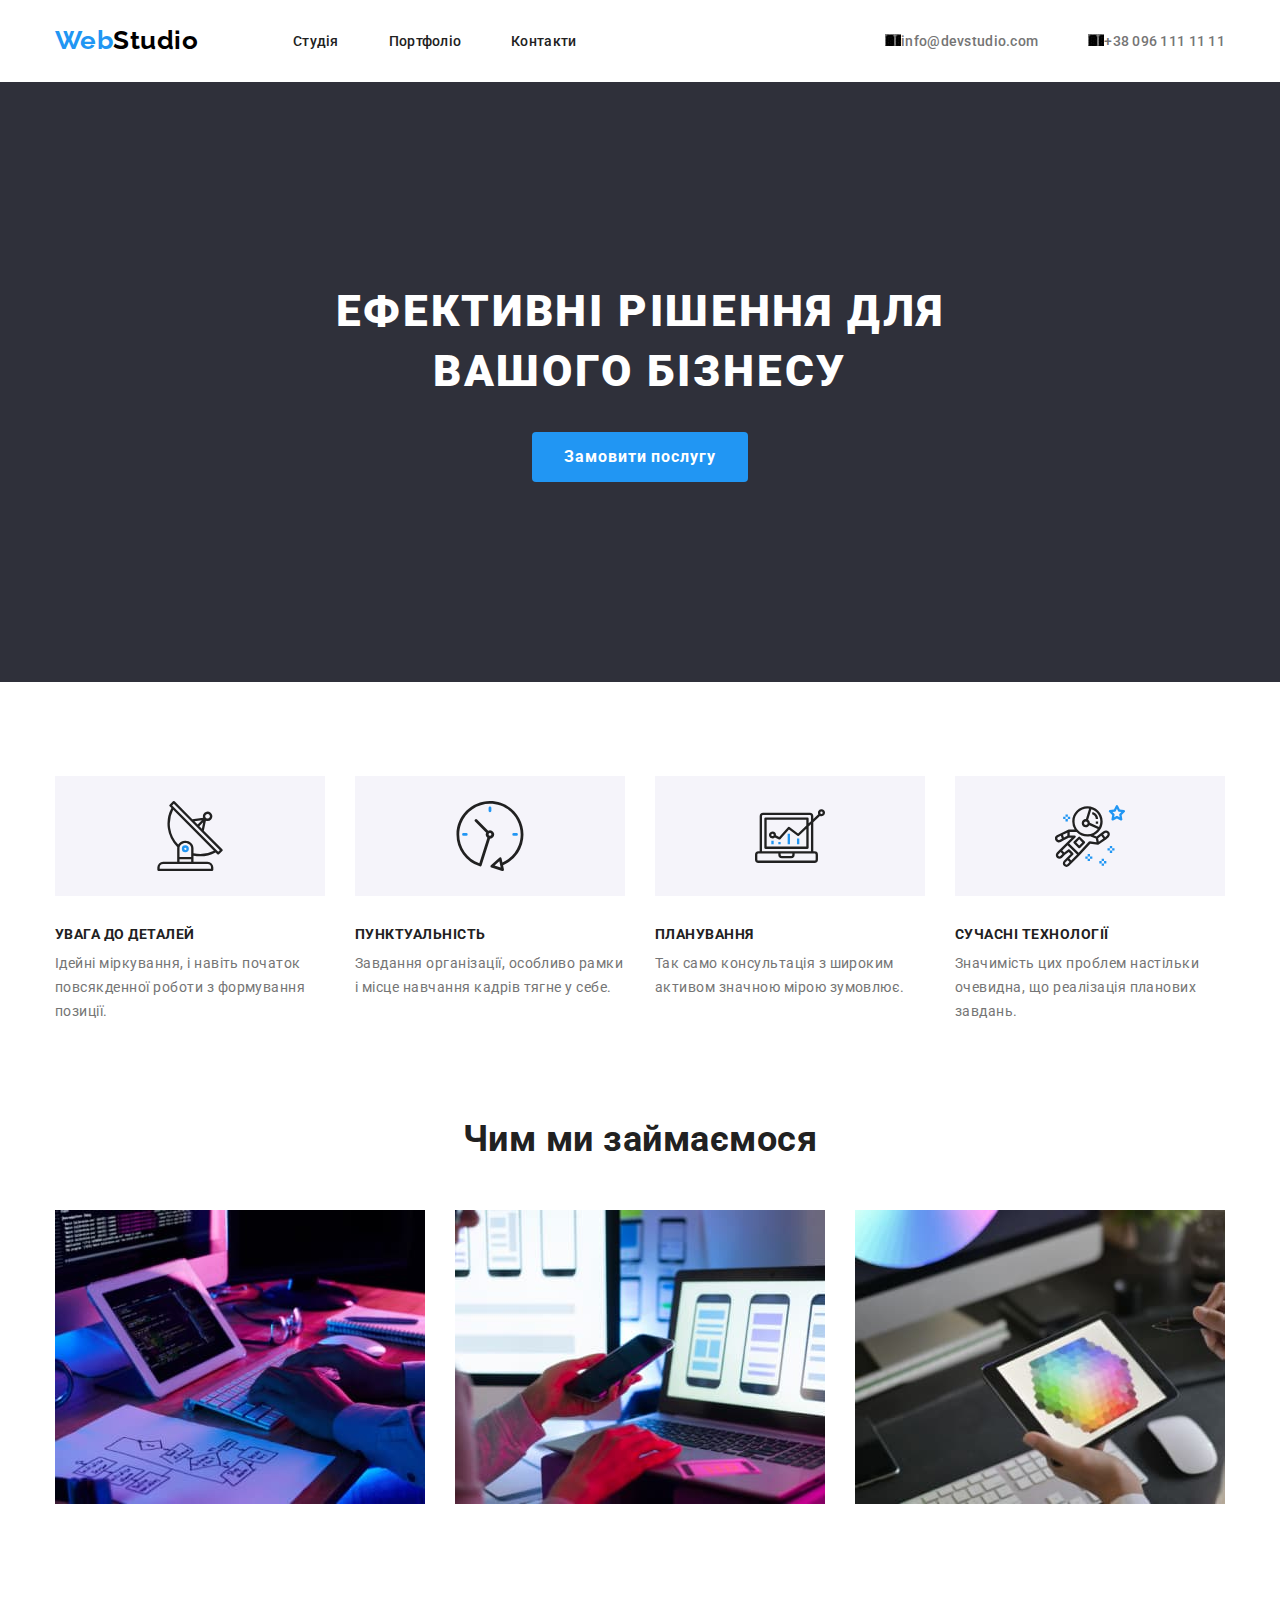
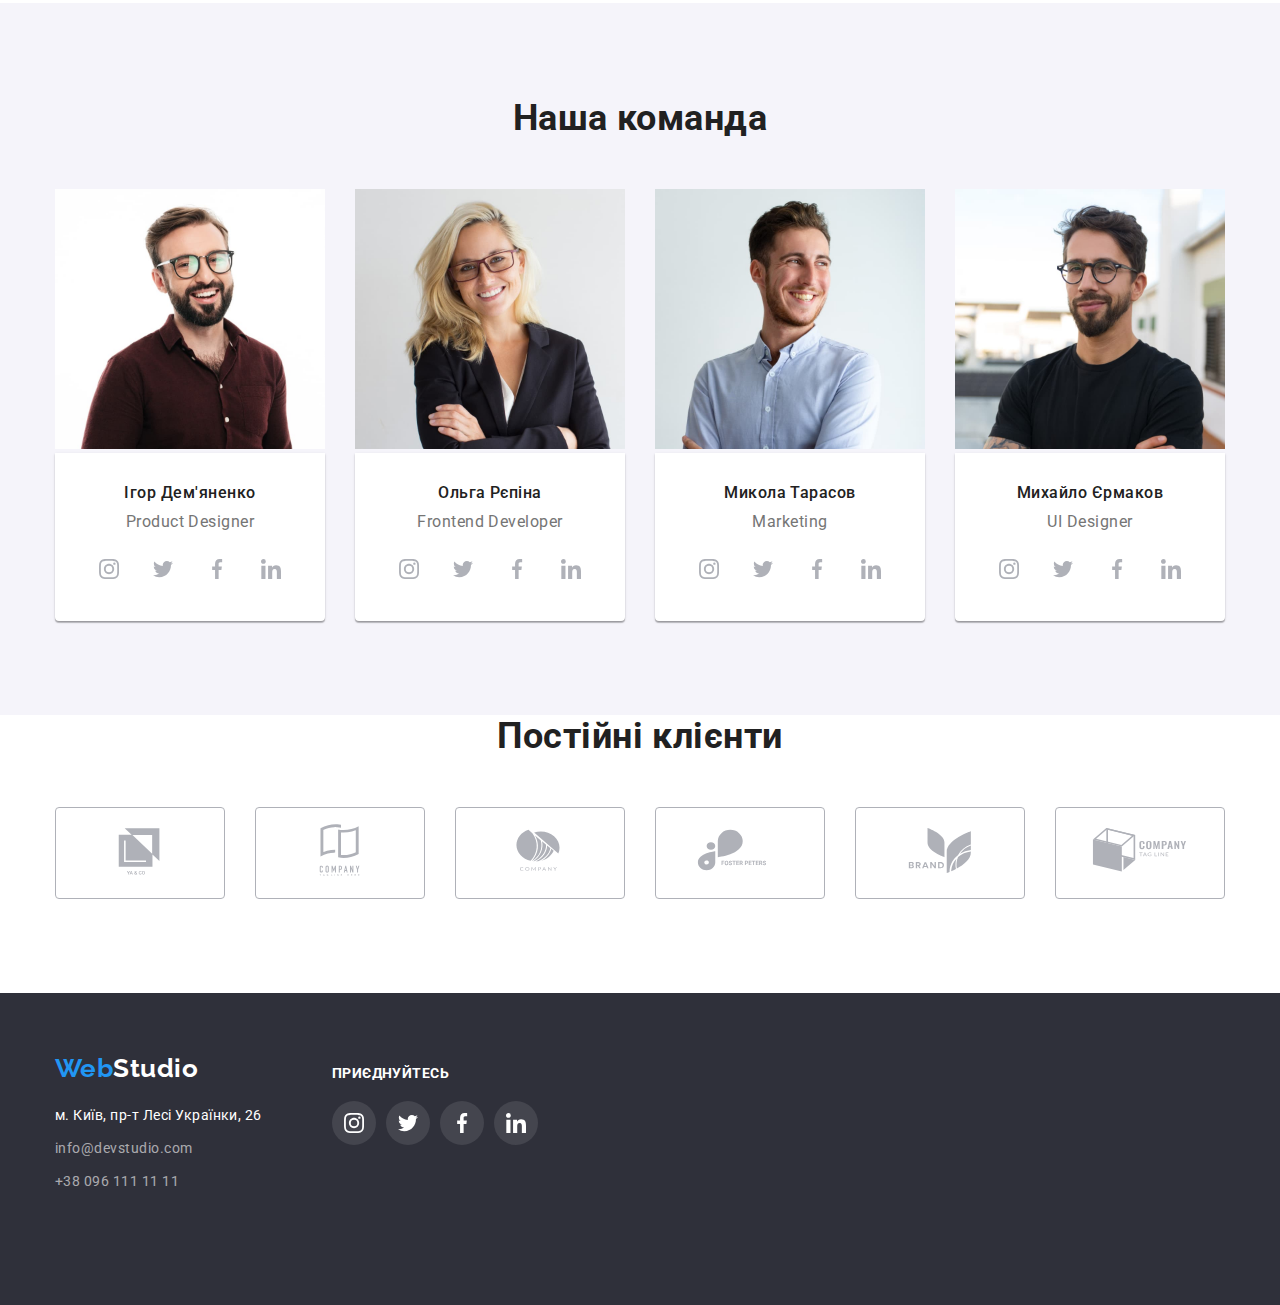
==== index.html @ 3ca7ec8c "homework4" ====
<!DOCTYPE html>
<html lang="uk">

<head>
    <meta charset="UTF-8" >    <meta name="viewport" content="width=device-width, initial-scale=1.0">
    <title>goit-markup-hw-02</title>
    <link rel="preconnect" href="https://fonts.googleapis.com">
    <link rel="preconnect" href="https://fonts.gstatic.com" crossorigin>
    <link href="https://fonts.googleapis.com/css2?family=Raleway:wght@700&family=Roboto:wght@400;500;700;900&display=swap"
        rel="stylesheet">
    <link rel="stylesheet" href="https://cdnjs.cloudflare.com/ajax/libs/modern-normalize/1.1.0/modern-normalize.min.css">
    <link rel="stylesheet" href="./css/style.css" />
</head>

<body>
    <!-- Шапка сайта -->
    <header class="header">
        <div class="container header-flex">
            <nav class="header-nav-flex">
                <p class="logo"> <span class="logo-item">Web</span>Studio</p>
                <ul class="header-nav-list">
                    <li class="header-item"><a class="header-nav" href="./index.html">Студія</a></li>
                    <li class="header-item"><a class="header-nav" href="./portfolio.html">Портфоліо</a></li>
                    <li class="header-item"><a class="header-nav" href="">Контакти </a></li>
                </ul>
            </nav>
            <ul class="header-contact-flex">
                <li class="header-item"><a class="header-contact" href="mailtoinfo@devstudio.com">info@devstudio.com</a></li>
                <li class="header-item"><a class="header-contact" href="tel:+380961111111">+38 096 111 11 11</a></li>
            </ul>
        </div>
    </header>
<!---->
    <main class="main">
        <!-- Герой -->
            <section class="main-fon">
                <div class="container hero-list">
                <h1 class="main-title">Ефективні рішення для <br> вашого бізнесу</h1>
                <button class="main-button" type="button">Замовити послугу</button>
                </div>
            </section>

        <!-- Преимущества -->
        
            <section class="section-list-one">
                <div class="container container-list">
                <h2 class="visually-hidden">характеристики</h2>
            
                <ul class="list-go">
                    <li class="body-go">
                        <div class="main-icon">
                            <svg width="70" height="70">
                                <use href="./images/icons.svg#icon-antenna"></use>
                            </svg>
                        </div>
                        <h3 class="main-characteristics">УВАГА ДО ДЕТАЛЕЙ</h3>
                        <p class="main-list">
                            Ідейні міркування, і навіть початок повсякденної роботи з формування позиції.
                        </p>
            
                    </li>
                    <li class="body-go">
                        <div class="main-icon">
                            <svg width="70" height="70">
                                <use href="./images/icons.svg#icon-clock"></use>
                            </svg>
                        </div>
                        <h3 class="main-characteristics">ПУНКТУАЛЬНІСТЬ </h3>
                        <p class="main-list">
                            Завдання організації, особливо рамки і місце навчання кадрів тягне у себе.
                        </p>
            
                    </li>
                    <li class="body-go">
                        <div class="main-icon">
                            <svg width="70" height="70">
                                <use href="./images/icons.svg#icon-diagram"></use>
                            </svg>
                        </div>
                        <h3 class="main-characteristics">ПЛАНУВАННЯ</h3>
                        <p class="main-list">
                            Так само консультація з широким активом значною мірою зумовлює.
                        </p>
            
                    </li>
                    <li class="body-go">
                        <div class="main-icon">
                            <svg width="70" height="70">
                                <use href="./images/icons.svg#icon-astronaut"></use>
                            </svg>
                        </div>
                        <h3 class="main-characteristics">СУЧАСНІ ТЕХНОЛОГІЇ</h3>
                        <p class="main-list">
                            Значимість цих проблем настільки очевидна, що реалізація планових завдань.
                        </p>
            
                    </li>
                </ul>
                </div>
            </section>
          
            <!-- Чим ми займаємося -->
            <section class="section-list">
                <div class="container conteiner-work">
                <h2 class="main-title-list">Чим ми займаємося</h2>
            
                <ul class="work-list">
                    <li class="work-item">
                        <img src="./images/box1.jpg" alt="клавиатура" width="370">
                    </li>
                    <li class="work-item">
                        <img src="./images/box2.jpg" alt="телефон" width="370">
                    </li>
                    <li class="work-item">
                        <img src="./images/box3.jpg" alt="планшет" width="370">
                    </li>
                </ul>
             </div>

            </section>

        <!-- Наша команда -->
        
            <section class="team">
                <div class="container team-name">
                <h2 class="main-title-list">Наша команда</h2>
                <ul class="team-list">
                    <li class="team-item">
                        <img src="./images/img1.jpg" alt="Ігор Дем'яненко" width="270" height="260">
                        <div class="img-list">
                        <h3 class="main-name">Ігор Дем'яненко</h3>
                        <p class="main-work">Product Designer</p>
                        <ul class="team-soc-list">
                            <li class="team-soc-item">
                                <a class="team-soc-link link" href="">
                                    <svg class="team-soc-icon" width="20px" height="20px">
                                        <use href="./images/icons.svg#icon-instagram"></use>
                                    </svg></a>
                            </li>
                            <li class="team-soc-item">
                                <a class="team-soc-link link" href="">
                                    <svg class="team-soc-icon" width="20px" height="20px">
                                        <use href="./images/icons.svg#icon-twitter"></use>
                                    </svg> </a>
                            </li>
                            <li class="team-soc-item">
                                <a class="team-soc-link link" href="">
                                    <svg class="team-soc-icon" wight="20px" height="20px">
                                        <use href="./images/icons.svg#icon-facebook"></use>
                                    </svg> </a>
                            </li>
                            <li class="team-soc-item">
                                <a class="team-soc-link link" href="">
                                    <svg class="team-soc-icon" wight="20px" height="20px">
                                        <use href="./images/icons.svg#icon-linkedin"></use>
                                    </svg> </a>
                            </li>
                        </ul>
                        </div>
                        
                    </li>
                    <li class="team-item">
                        <img src="./images/img2.jpg" alt="Ольга Рєпіна" width="270" height="260">
                        <div class="img-list">
                        <h3 class="main-name">Ольга Рєпіна</h3>
                        <p class="main-work">Frontend Developer</p>
                        <ul class="team-soc-list">
                            <li class="team-soc-item">
                                <a class="team-soc-link link" href="">
                                    <svg class="team-soc-icon" width="20px" height="20px">
                                        <use href="./images/icons.svg#icon-instagram"></use>
                                    </svg></a>
                            </li>
                            <li class="team-soc-item">
                                <a class="team-soc-link link" href="">
                                    <svg class="team-soc-icon" width="20" height="20">
                                        <use href="./images/icons.svg#icon-twitter"></use>
                                    </svg> </a>
                            </li>
                            <li class="team-soc-item">
                                <a class="team-soc-link link" href="">
                                    <svg class="team-soc-icon" wight="20" height="20">
                                        <use href="./images/icons.svg#icon-facebook"></use>
                                    </svg> </a>
                            </li>
                            <li class="team-soc-item">
                                <a class="team-soc-link link" href="">
                                    <svg class="team-soc-icon" wight="20" height="20">
                                        <use href="./images/icons.svg#icon-linkedin"></use>
                                    </svg> </a>
                            </li>
                        </ul>
                        </div>
                    </li>
                    <li class="team-item">
                        <img src="./images/img3.jpg" alt="Микола Тарасов" width="270" height="260">
                        <div class="img-list">
                        <h3 class="main-name">Микола Тарасов</h3>
                        <p class="main-work">Marketing</p>
                        <ul class="team-soc-list">
                            <li class="team-soc-item">
                                <a class="team-soc-link link" href="">
                                    <svg class="team-soc-icon" width="20px" height="20px">
                                        <use href="./images/icons.svg#icon-instagram"></use>
                                    </svg></a>
                            </li>
                            <li class="team-soc-item">
                                <a class="team-soc-link link" href="">
                                    <svg class="team-soc-icon" width="20" height="20">
                                        <use href="./images/icons.svg#icon-twitter"></use>
                                    </svg> </a>
                            </li>
                            <li class="team-soc-item">
                                <a class="team-soc-link link" href="">
                                    <svg class="team-soc-icon" wight="20" height="20">
                                        <use href="./images/icons.svg#icon-facebook"></use>
                                    </svg> </a>
                            </li>
                            <li class="team-soc-item">
                                <a class="team-soc-link link" href="">
                                    <svg class="team-soc-icon" wight="20" height="20">
                                        <use href="./images/icons.svg#icon-linkedin"></use>
                                    </svg> </a>
                            </li>
                        </ul>
                        </div>
                    </li>
                    <li class="team-item">
                        <img src="./images/img4.jpg" alt="Михайло Єрмаков" width="270" height="260">
                        <div class="img-list">
                        <h3 class="main-name">Михайло Єрмаков</h3>
                        <p class="main-work">UI Designer</p>
                        <ul class="team-soc-list">
                            <li class="team-soc-item">
                                <a class="team-soc-link link" href="">
                                    <svg class="team-soc-icon" width="20px" height="20px">
                                        <use href="./images/icons.svg#icon-instagram"></use>
                                    </svg></a>
                            </li>
                            <li class="team-soc-item">
                                <a class="team-soc-link link" href="">
                                    <svg class="team-soc-icon" width="20" height="20">
                                        <use href="./images/icons.svg#icon-twitter"></use>
                                    </svg> </a>
                            </li>
                            <li class="team-soc-item">
                                <a class="team-soc-link link" href="">
                                    <svg class="team-soc-icon" wight="20" height="20">
                                        <use href="./images/icons.svg#icon-facebook"></use>
                                    </svg> </a>
                            </li>
                            <li class="team-soc-item">
                                <a class="team-soc-link link" href="">
                                    <svg class="team-soc-icon" wight="20" height="20">
                                        <use href="./images/icons.svg#icon-linkedin"></use>
                                    </svg> </a>
                            </li>
                        </ul>
                        </div>
                    </li>
                </ul>
            </div>
            </section>

            <section class="client">
                <div class="container">
                    <h2 class="main-title-list">Постійні клієнти</h2>
                    <ul class="client-soc-list">
                        <li class="client-item">
                            <a class="client-icon" href=""> 
                                <svg class="client-soc-icon" width="106" height="60">
                                <use href="./images/icons.svg#icon-ya-co"></use>
                                </svg>
                            </a>
                        </li>
                        <li class="client-item">
                            <a class="client-icon" href=""> 
                                <svg class="client-soc-icon" width="106" height="60">
                                <use href="./images/icons.svg#icon-company-tagline-here"></use>
                                </svg>
                            </a>
                        </li>
                        <li class="client-item">
                            <a class="client-icon" href=""> 
                                <svg class="client-soc-icon" width="106" height="60">
                                <use href="./images/icons.svg#icon-company"></use>
                                </svg>
                            </a>
                        </li>
                        <li class="client-item">
                            <a class="client-icon" href=""> 
                                <svg class="client-soc-icon" width="106" height="60">
                                <use href="./images/icons.svg#icon-foster-peters"></use>
                            </svg>
                        </a>
                        </li>
                        <li class="client-item">
                            <a class="client-icon" href="">
                                <svg class="client-soc-icon" width="106" height="60">
                                <use href="./images/icons.svg#icon-brand"></use>
                            </svg>
                        </a>
                        </li>
                        <li class="client-item">
                            <a class="client-icon" href=""> 
                                <svg class="client-soc-icon" width="106" height="60">
                                <use href="./images/icons.svg#icon-company-tag-line"></use>
                                </svg>
                            </a>
                        </li>
                    </ul>
                </div>
                
            </section>
        
        
    </main>

    <!-- Футер -->
    
    <footer class="footer">
        <div class="container footer-blok">
            <div>
            <a href="#" class="logo-footer"><span class="logo-item">Web</span>Studio</a>
            <address class="address">
                м. Київ, пр-т Лесі Українки, 26 
                <a class="footer-contact" href="malito:info@devstudio.com">info@devstudio.com</a> 
                <a class="footer-contact" href="tel:+380961111111">+38 096 111 11 11</a>
            </address>
            </div>
            <div class="online">
                <p class="online-titel">приєднуйтесь</p>
                <ul class="online-list">
                    <li class="online-item"> <svg class="online-icon" width="20" height="20">
                        <use href="./images/icons.svg#icon-instagram"></use>
                    </svg></li>
                    <li class="online-item"> <svg class="online-icon" width="20" height="20">
                        <use href="./images/icons.svg#icon-twitter"></use>
                    </svg></li>
                    <li class="online-item"> <svg class="online-icon" width="20" height="20">
                        <use href="./images/icons.svg#icon-facebook"></use>
                    </svg></li>
                    <li class="online-item"> <svg class="online-icon" width="20" height="20">
                        <use href="./images/icons.svg#icon-linkedin"></use>
                    </svg></li>
                </ul>
            </div>
        </div>
    </footer>
</body>

</html>
---- css/style.css ----
:root {
    --titel-text-color: #757575;
    --first-title-color: #212121;
    --logo-item-color: #2196F3;
    --logo-color: #000000;
    --first-color: #ffffff;
    --primary-text-color: #757575;
    --footer-bcg: #2F303A;
    --text-color: #F3F5F4FA
    }
html{
    box-sizing: border-box;
    }
*, 
*::before, 
*::after{
    box-sizing: inherit;
}

body{
    margin: 0;
    font-family: roboto, sans-serif; 
    color: var(--primary-text-color);
    letter-spacing: 0.03em;
    background: var(--first-color)
    }

h1, h2, h3, p, ul{margin: 0px;} 

ul{list-style: none;}

.container{
    width: 1200px;
    margin-left: auto;
    margin-right: auto;
    padding-left: 15px;
    padding-right: 15px;
    /* border: 3px solid red; */
}

.logo {
    padding-top: 24px;
    padding-bottom: 25px;
    width: 145px;
    font-family: 'Raleway';
    font-weight: 700;
    font-size: 26px;
    line-height: calc(31/26);
    color: var(--logo-color);
    }

.logo-footer{
    font-family: 'Raleway';
    font-weight: 700;
    font-size: 26px;
    line-height: 1.1923;
    color: var(--first-color);
    text-decoration: none
    }
.logo-item{
    font-family: 'Raleway';
    color: var(--logo-item-color)
}
header a{
font-weight: 500;
font-size: 14px;
line-height: 1.1428;
letter-spacing: 0.02em;
text-decoration: none;
}
.header-portfolio{
    border-bottom: 1px solid #ECECEC;
}

.header-flex{
    /* margin: 0 auto; */
    display: flex;
    align-items: center;
}
.header-nav-flex{
     display: flex;
}
.header-nav-list{
    display: flex;
    margin-left: 93px;
    padding-left: 0px;
    gap: 50px;
    align-items: center
    
}
.header-nav{
    display: block;
    color: var(--first-title-color);
    border: none;
    
}
.header-nav:hover,
.header-nav:focus{
color: var(--logo-item-color);


}

.header-item{
    padding-top: 32px;
    padding-bottom: 32px;
}
.header-contact::before{
    content: "";
    width: 16px;
    height: 12px;
    display: inline-block;
    background-image:url(../images/telefon.jpg)
}
.header-contact:hover,
.header-contact:focus {
    color: var(--logo-item-color)}

.header-contact-flex{
    margin-left: auto;
    padding-left: 0px;
    display: flex;
}
.header-contact-flex .header-contact + .header-contact{
    margin-left: 50px;
}

.header-contact{
    color: var(--titel-text-color);
    
}

.main-fon{
box-sizing: border-box;
margin-left: auto;
margin-right: auto;
padding-top: 200px;
padding-bottom: 200px;
height: 600px;

background: var(--footer-bcg);
}
.main-title{
    max-width: 696px;
    height: 120px;
    margin: 0 auto;
    margin-bottom: 30px;

    font-weight: 900;
    font-size: 44px;
    line-height: 1.3636;
    letter-spacing: 0.06em;
    text-transform: uppercase;
    color: var(--first-color)
    
}
.hero-list{
    text-align: center;
}
.main-button{
    color: var(--first-color);
    background-color: var(--logo-item-color);
    font-family: inherit;
    font-style: normal;
    font-weight: 700;
    font-size: 16px;
    line-height: 1.88;
    letter-spacing: 0.06em;
    cursor: pointer;
    
    border-radius: 4px;
    border: none;
    display: inline-block;
    min-width: 216px;
    height: 50px;
}
/* ----------характеристик-------------- */
.visually-hidden {
      position: absolute;
      width: 1px;
      height: 1px;
      margin: -1px;
      border: 0;
      padding: 0;
      white-space: nowrap;
      clip-path: inset(100%);
      clip: rect(0 0 0 0);
      overflow: hidden;
    }
    .list-go{
        padding-left: 0px;
        display: flex;
        gap: 30px;
        list-style: none;
        flex-basis: calc((100% - 90px) / 4);
    }
    .body-go{
        width: 270px;
    }
    .main-icon{
        width:  270px;
        height: 120px;
        display: flex;
align-items: center;
justify-content: center;
margin-bottom: 30px;
background-color: #F5F4FA;
    }

.main-characteristics{
    margin-bottom: 10px;
    font-weight: 700;
    font-size: 14px;
    line-height: 1.1428;
    text-transform: uppercase;
    color: var(--first-title-color);

}
.main-list{
    font-size: 14px;
    line-height: 1.7142;
}
/* <!-- Чим ми займаємося --> */
.work-list{
    display: flex;
    padding-left: 0;
}
.work-list .work-item + .work-item{
    margin-left: 30px;
}
/* ------------Наша команда----------- */
.team{
    background-color: #F5F4FA;
    padding-top: 94px;
    padding-bottom: 94px; 
}

.main-title-list{
    font-weight: 700;
    font-size: 36px;
    line-height: 1.1666;
    text-align: center;
    color: var(--first-title-color);

    text-align: center;
    margin-bottom: 50px;
}
.team-list{
    display: flex;
    padding-left: 0;
}
.img-list{
padding-top: 30px ;
padding-bottom: 30px;
background: #FFFFFF;
box-shadow: 0px 1px 3px rgba(0, 0, 0, 0.12), 0px 1px 1px rgba(0, 0, 0, 0.14), 0px 2px 1px rgba(0, 0, 0, 0.2);
border-radius: 0px 0px 4px 4px;
}
.team-list .team-item + .team-item{
    margin-left: 30px;
}
.main-name{
    margin-bottom: 10px;
    color:var(--first-title-color) ;
    text-align: center;
    font-weight: 500;
    font-size: 16px;
    line-height: calc(19/16)
}
.main-work{
    font-size: 16px;
    line-height: 1.1875;
    text-align: center;
    margin-bottom: 16px;
}
.footer{
    padding-top: 60px;
    padding-bottom: 60px;
    background-color: var(--footer-bcg) ;
    box-sizing: border-box;
}
.logo-footer{
    width: 145px;
    height: 31px;
    }
.footer-blok{
    display: flex;
}
.address{
    display: block;
    margin-top: 20px;
    font-family: 'Roboto';
    font-style: normal;

    font-size: 14px;
    line-height: 1.7142;
    color: var(--first-color);
}
.footer-contact{
    
    display: block;
    margin-top: 9px;
    font-size: 14px;
    line-height: 1.7142;
    color: rgba(255, 255, 255, 0.6);
    text-decoration: none
    
}

.online{
    max-width: 206px;
    margin-left: 70px;
    padding-top: 12px;
    padding-bottom: 100px;
    padding-right: 878px;
}
.online-titel{
font-family: 'Roboto';
font-style: normal;
font-weight: 700;
font-size: 14px;
line-height: 16px;
letter-spacing: 0.03em;
text-transform: uppercase;

color: #FFFFFF;
}
.online-list{
    display: flex;
    width: 206px;
    height: 44px;
    padding-left: 0px;
    margin-top: 20px;
    gap: 10px;
    justify-content: center;
}

.online-item:hover{
    background-color: var(--logo-item-color);
}
.online-item{
    display: flex;
    align-items: center;
    justify-content: center;
    width: 44px;
    height: 44px;
    background-color: #ffffff;
    border-radius: 50%;
    background-color: #FFFFFF1A;
}
.online-icon{
    fill: var(--first-color);
}

.team-soc-list{
display: flex;
gap: 10px;
justify-content: center;
padding-left: 0px;
}
.team-soc-item{
width: 44px;
height: 44px;
border-radius: 50%;
}
.team-soc-link{
width: 100%;
height: 100%;
background-color: var(--first-color);
border-radius: 50%;
display: flex;
align-items: center;
justify-content: center;
}
.team-soc-icon{
    fill: #AFB1B8;
    width: 20px;
}
.team-soc-list :hover{
    background-color: var(--logo-item-color);
}
.team-soc-list :hover .team-soc-icon{
    fill: var(--first-color);
}
/* -------------------CLIENT--------------------- */
.client-soc-list :hover .client-soc-icon{
    fill: var(--logo-item-color);
}
.client-soc-list{
    display: flex;
    gap: 30px;
    padding-left: 0px;
    padding-bottom: 94px;
    justify-content: center;
}
.client-item{
    display: flex;
    align-items: center;
    justify-content: center;
    width: 170px;
    height: 92px;
    border: 1px solid #AFB1B8;
    border-radius: 4px;
}
    .client-soc-icon{
        fill: #AFB1B8;
    }
    .client-soc-list :hover{
        background-color: var(--first-color);
    }



/* ----------------PORTFOLIO----------------*/


.header-nav{
    display: flex;
}


.header-contact-flex .header-item + .header-item{
   margin-left: 50px;
}
.section-list{
    display: flex;
    padding-bottom: 94px;
    flex-wrap: wrap;
    gap: 10px;
    background-color: var(--first-color);}

.section-list-one{
    display: flex;
    padding-top: 94px;
    padding-bottom: 94px;
    flex-wrap: wrap;
    gap: 10px;
    background-color: var(--first-color);
}

.container-list{
    display: flex;
    gap: 30px;
}
.portfolio{
     padding-top: 94px;
    padding-bottom: 94px;
}
 
.portfolio .portfolio-nav :hover,
.portfolio .portfolio-nav :focus {
border-radius: 4px;
color: var(--first-color);
background-color: var(--logo-item-color);
box-shadow: 0px 3px 1px rgba(0, 0, 0, 0.1), 0px 1px 2px rgba(0, 0, 0, 0.08), 0px 2px 2px rgba(0, 0, 0, 0.12);
}

.site-nav {
    padding: 6px 25px 6px 25px;
    display: inline-block;
    font-family: inherit;
    font-weight: 500;
    font-size: 16px;
    line-height: 1.62;
    text-align: center;
    color: var(--first-title-color);
    border: none;
    border-radius: 4px;
    cursor: pointer
}

.portfolio-list {
    width: 352px;
    height: 36px;
color: var(--first-title-color);
}

.portfolio-name {
    color: var(--titel-text-color);
    margin-top: 4px;
}

.portfolio-nav{
    padding-left: 0px;
    margin-bottom: 50px;
    display: flex;
    align-items: center;
    justify-content: center
}

.feature-list{
    display: flex;
    flex-wrap: wrap;
    padding-left: 0px;
    
}
.feature-element{
    margin-right: 30px;
    margin-bottom: 30px;
    padding-left: 0px;
    width: 370px;
    border: 1px solid #EEEEEE;
    
}
.feature-element:hover{
    box-shadow: 0px 1px 1px rgba(0, 0, 0, 0.12), 0px 4px 4px rgba(0, 0, 0, 0.06), 1px 4px 6px rgba(0, 0, 0, 0.16);
}
.feature-element:nth-child(3n){
    margin-right: 0px;
}
.feature-element:nth-last-child(-n + 3){
    margin-bottom: 0px;
}
.feature-name{
    padding: 20px 24px ;
}

.portfolio-nav .button-flex +.button-flex{
    margin-left: 8px;
}
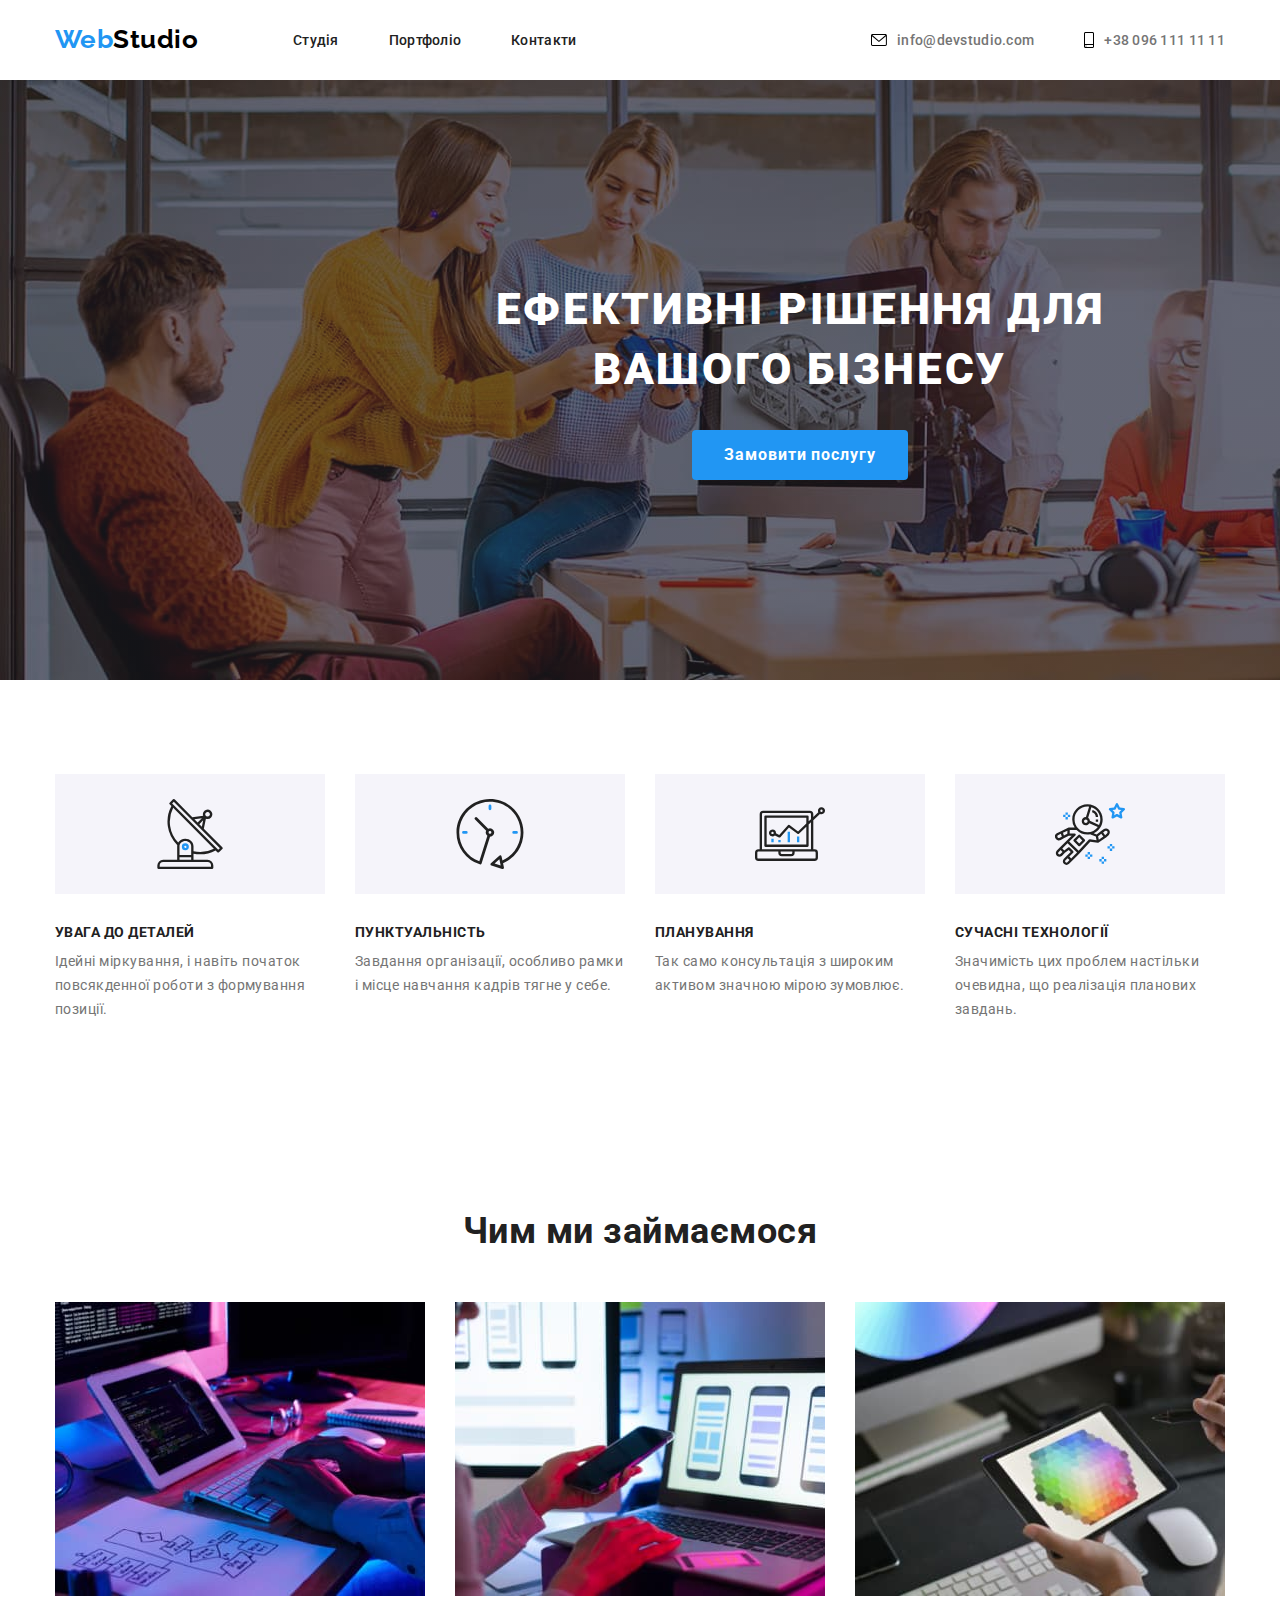
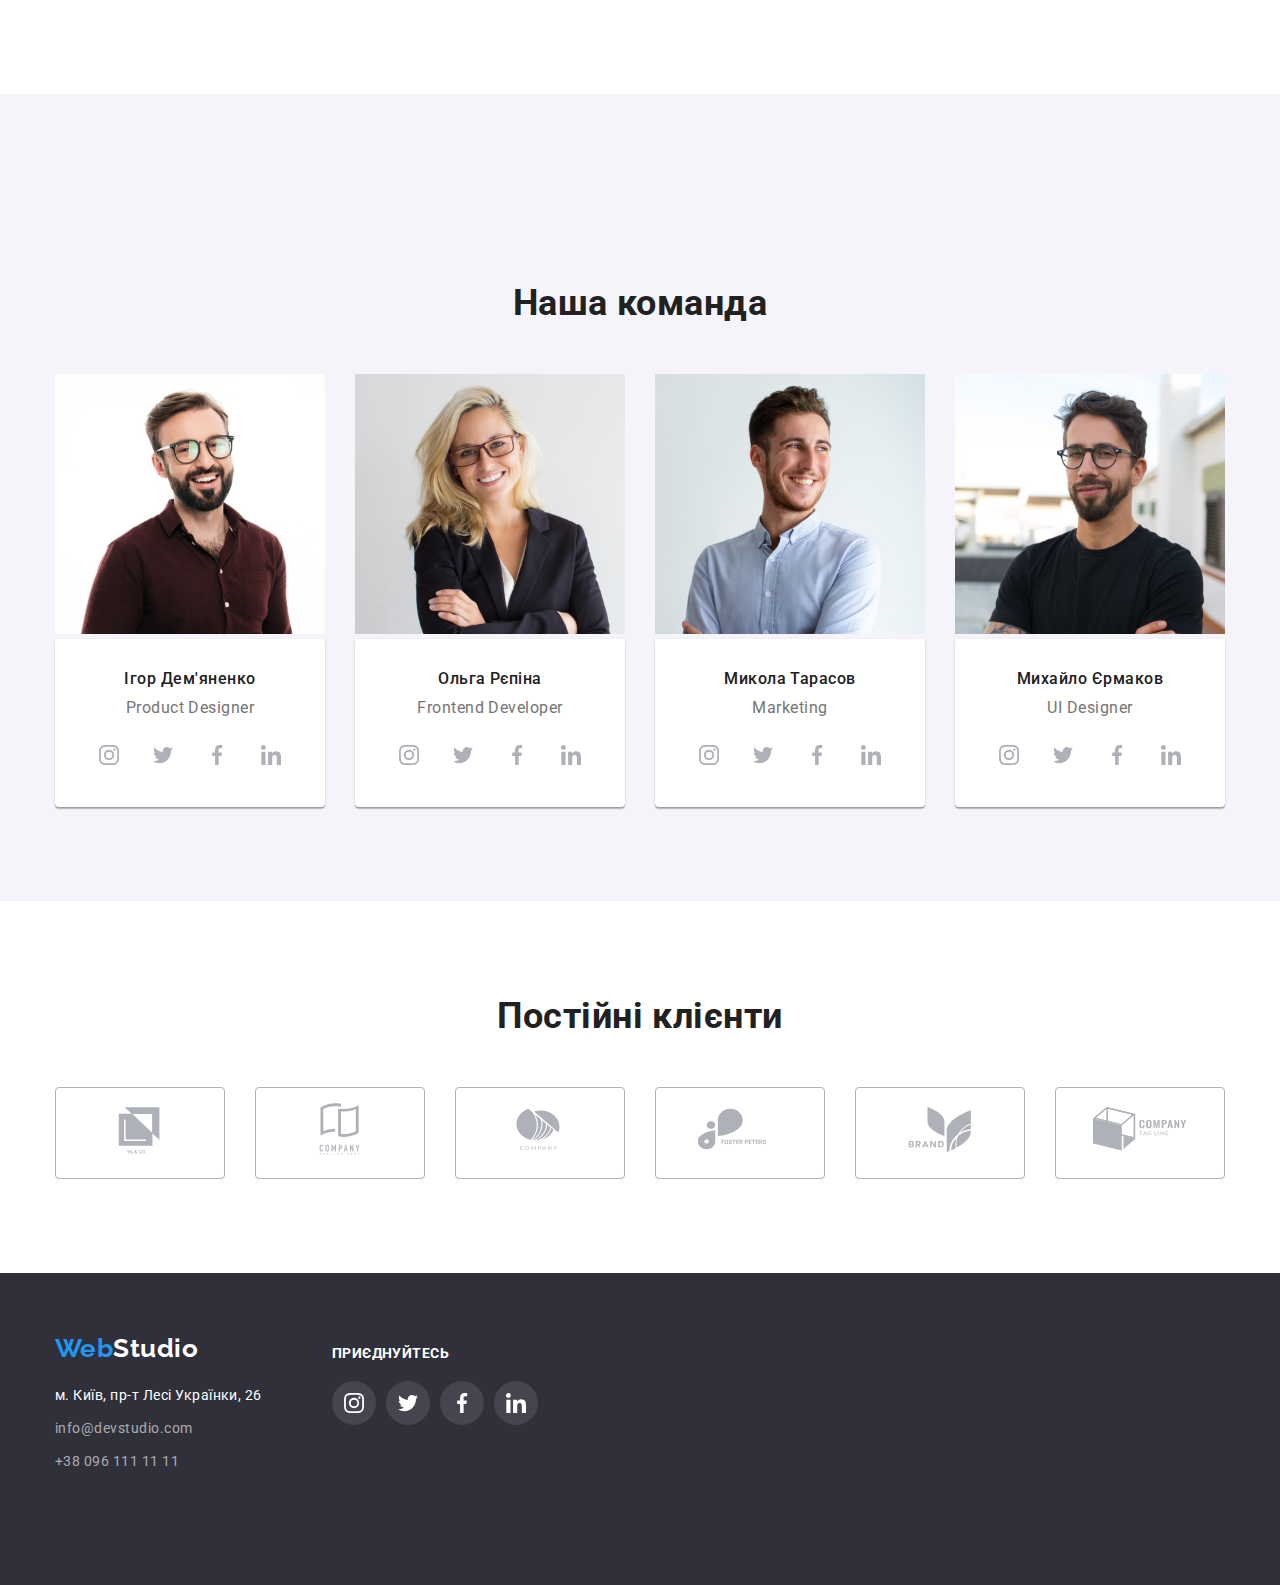
==== commit 6286db1b: "homework4" ====
--- a/index.html
+++ b/index.html
@@ -25,8 +25,14 @@
                 </ul>
             </nav>
             <ul class="header-contact-flex">
-                <li class="header-item"><a class="header-contact" href="mailtoinfo@devstudio.com">info@devstudio.com</a></li>
-                <li class="header-item"><a class="header-contact" href="tel:+380961111111">+38 096 111 11 11</a></li>
+                <li class="header-item"><a class="header-contact header-contact-email" href="mailtoinfo@devstudio.com"><svg width="16" height="12">
+                    <use href="./images/icons.svg#icon-envelope"></use>
+                </svg>info@devstudio.com</a></li>
+                <li class="header-item">
+                    <a class="header-contact header-contact-telefon" href="tel:+380961111111"><svg width="10" height="16">
+                    <use href="./images/icons.svg#icon-smartphone"></use>
+                </svg>+38 096 111 11 11</a>
+            </li>
             </ul>
         </div>
     </header>
--- a/css/style.css
+++ b/css/style.css
@@ -104,41 +104,55 @@
 .header-item{
     padding-top: 32px;
     padding-bottom: 32px;
-}
-.header-contact::before{
-    content: "";
-    width: 16px;
-    height: 12px;
-    display: inline-block;
-    background-image:url(../images/telefon.jpg)
+    display: flex;
+    align-items: center;
+}
+.header-item:hover .header-contact-email,
+.header-item:focus .header-contact-email{
+    fill: var(--logo-item-color);
+}
+.header-item:hover .header-contact-telefon,
+.header-item:focus .header-contact-telefon{
+    fill: var(--logo-item-color);
 }
 .header-contact:hover,
-.header-contact:focus {
-    color: var(--logo-item-color)}
+.header-contact:focus{
+    color: var(--logo-item-color);
+}
 
 .header-contact-flex{
     margin-left: auto;
     padding-left: 0px;
     display: flex;
+    align-items: center;
 }
 .header-contact-flex .header-contact + .header-contact{
     margin-left: 50px;
 }
 
 .header-contact{
+    display: flex;
+    align-items: center ;
+    gap: 10px;
     color: var(--titel-text-color);
     
 }
 
 .main-fon{
+    width: 1600px;
+    height: 600px;
 box-sizing: border-box;
-margin-left: auto;
-margin-right: auto;
+margin: 0 auto;
 padding-top: 200px;
 padding-bottom: 200px;
 height: 600px;
 
-background: var(--footer-bcg);
+background-image:linear-gradient(
+    rgba(47, 48, 58, 0.4),
+    rgba(47, 48, 58, 0.4)
+    ),
+    url(../images/image-bg.jpg);
+background-repeat: no-repeat;
 }
 .main-title{
     max-width: 696px;
@@ -244,6 +258,7 @@
 
     text-align: center;
     margin-bottom: 50px;
+    margin-top: 94px;
 }
 .team-list{
     display: flex;
@@ -386,6 +401,9 @@
 .client-soc-list :hover .client-soc-icon{
     fill: var(--logo-item-color);
 }
+.client-item:focus{
+    border: var(--logo-item-color);
+}
 .client-soc-list{
     display: flex;
     gap: 30px;
@@ -401,6 +419,10 @@
     height: 92px;
     border: 1px solid #AFB1B8;
     border-radius: 4px;
+}
+.client-item:hover,
+.client-item:focus{
+    border:1px solid var(--logo-item-color);
 }
     .client-soc-icon{
         fill: #AFB1B8;
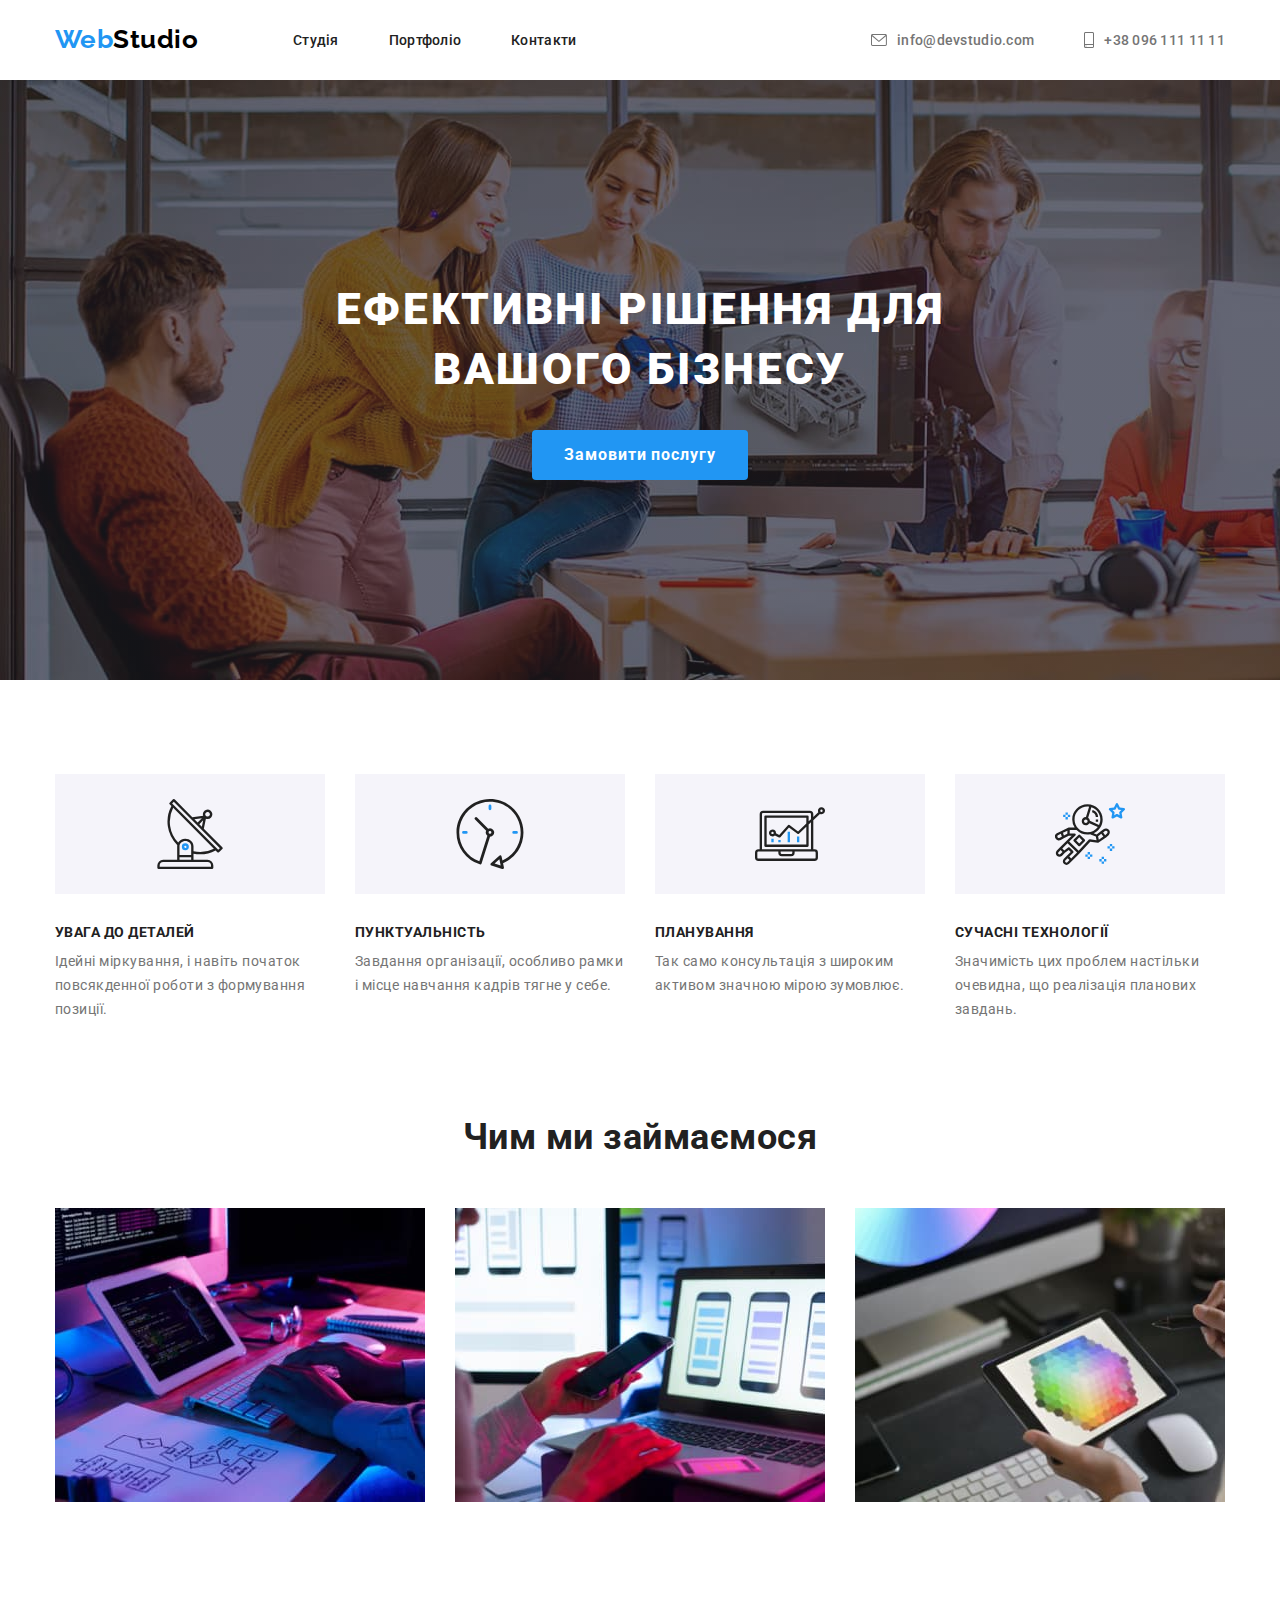
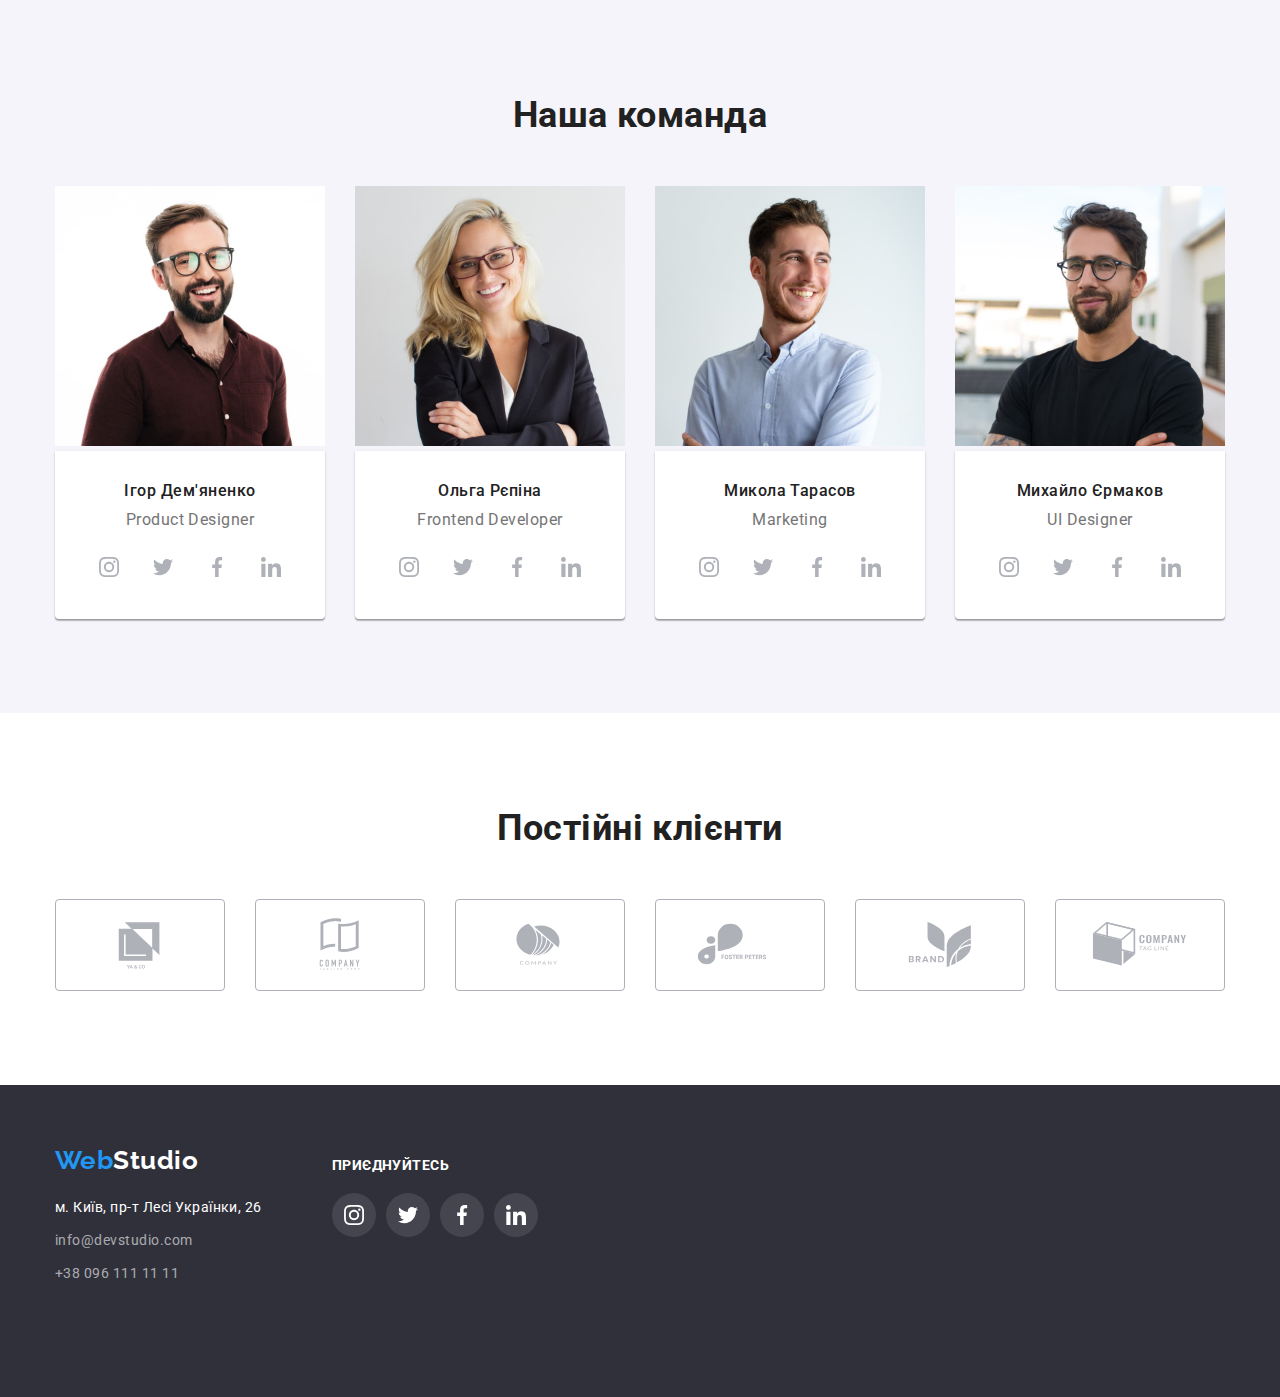
==== commit afd2bdee: "homework-4" ====
--- a/index.html
+++ b/index.html
@@ -25,11 +25,11 @@
                 </ul>
             </nav>
             <ul class="header-contact-flex">
-                <li class="header-item"><a class="header-contact header-contact-email" href="mailtoinfo@devstudio.com"><svg width="16" height="12">
+                <li class="header-item"><a class="header-contact header-contact-email" href="mailtoinfo@devstudio.com"><svg class="image-contact" width="16" height="12">
                     <use href="./images/icons.svg#icon-envelope"></use>
                 </svg>info@devstudio.com</a></li>
                 <li class="header-item">
-                    <a class="header-contact header-contact-telefon" href="tel:+380961111111"><svg width="10" height="16">
+                    <a class="header-contact header-contact-telefon" href="tel:+380961111111"><svg class="image-contact" width="10" height="16">
                     <use href="./images/icons.svg#icon-smartphone"></use>
                 </svg>+38 096 111 11 11</a>
             </li>
@@ -270,7 +270,7 @@
 
             <section class="client">
                 <div class="container">
-                    <h2 class="main-title-list">Постійні клієнти</h2>
+                    <h2 class="main-title-list title-soc">Постійні клієнти</h2>
                     <ul class="client-soc-list">
                         <li class="client-item">
                             <a class="client-icon" href=""> 
@@ -337,18 +337,34 @@
             <div class="online">
                 <p class="online-titel">приєднуйтесь</p>
                 <ul class="online-list">
-                    <li class="online-item"> <svg class="online-icon" width="20" height="20">
-                        <use href="./images/icons.svg#icon-instagram"></use>
-                    </svg></li>
-                    <li class="online-item"> <svg class="online-icon" width="20" height="20">
-                        <use href="./images/icons.svg#icon-twitter"></use>
-                    </svg></li>
-                    <li class="online-item"> <svg class="online-icon" width="20" height="20">
-                        <use href="./images/icons.svg#icon-facebook"></use>
-                    </svg></li>
-                    <li class="online-item"> <svg class="online-icon" width="20" height="20">
-                        <use href="./images/icons.svg#icon-linkedin"></use>
-                    </svg></li>
+                    <li class="online-item-list"> 
+                        <a class="online-item" href="">
+                            <svg class="online-icon" width="20" height="20">
+                            <use href="./images/icons.svg#icon-instagram"></use>
+                            </svg>
+                        </a>
+                    </li>
+                    <li class="online-item-list">
+                        <a class="online-item" href="">
+                            <svg class="online-icon" width="20" height="20">
+                            <use href="./images/icons.svg#icon-twitter"></use>
+                            </svg>
+                        </a>
+                    </li>
+                    <li class="online-item-list">
+                        <a class="online-item" href="">
+                            <svg class="online-icon" width="20" height="20">
+                            <use href="./images/icons.svg#icon-facebook"></use>
+                            </svg>
+                        </a>
+                    </li>
+                    <li class="online-item-list">
+                        <a class="online-item" href="">
+                            <svg class="online-icon" width="20" height="20">
+                            <use href="./images/icons.svg#icon-linkedin"></use>
+                            </svg>
+                        </a>
+                    </li>
                 </ul>
             </div>
         </div>
--- a/css/style.css
+++ b/css/style.css
@@ -107,14 +107,11 @@
     display: flex;
     align-items: center;
 }
-.header-item:hover .header-contact-email,
-.header-item:focus .header-contact-email{
+.header-contact:hover .image-contact,
+.header-contact:focus .image-contact{
     fill: var(--logo-item-color);
 }
-.header-item:hover .header-contact-telefon,
-.header-item:focus .header-contact-telefon{
-    fill: var(--logo-item-color);
-}
+
 .header-contact:hover,
 .header-contact:focus{
     color: var(--logo-item-color);
@@ -135,11 +132,13 @@
     align-items: center ;
     gap: 10px;
     color: var(--titel-text-color);
-    
+}
+.image-contact{
+    fill: #757575;
 }
 
 .main-fon{
-    width: 1600px;
+   max-width:1600px;
     height: 600px;
 box-sizing: border-box;
 margin: 0 auto;
@@ -258,7 +257,6 @@
 
     text-align: center;
     margin-bottom: 50px;
-    margin-top: 94px;
 }
 .team-list{
     display: flex;
@@ -288,6 +286,7 @@
     text-align: center;
     margin-bottom: 16px;
 }
+/* --------------------ФУТЕР----------------- */
 .footer{
     padding-top: 60px;
     padding-bottom: 60px;
@@ -350,9 +349,12 @@
     justify-content: center;
 }
 
-.online-item:hover{
+.online-item:hover,
+.online-item:focus
+{
     background-color: var(--logo-item-color);
 }
+
 .online-item{
     display: flex;
     align-items: center;
@@ -391,18 +393,25 @@
     fill: #AFB1B8;
     width: 20px;
 }
-.team-soc-list :hover{
+.team-soc-list :hover,
+.team-soc-list :focus{
     background-color: var(--logo-item-color);
 }
 .team-soc-list :hover .team-soc-icon{
+    fill: var(--first-color);
+}
+.team-soc-list :focus .team-soc-icon{
     fill: var(--first-color);
 }
 /* -------------------CLIENT--------------------- */
 .client-soc-list :hover .client-soc-icon{
     fill: var(--logo-item-color);
 }
-.client-item:focus{
-    border: var(--logo-item-color);
+.client-soc-list :focus .client-soc-icon{
+    fill: var(--logo-item-color);
+}
+.title-soc{
+    padding-top: 94px;
 }
 .client-soc-list{
     display: flex;
@@ -411,7 +420,7 @@
     padding-bottom: 94px;
     justify-content: center;
 }
-.client-item{
+.client-icon{
     display: flex;
     align-items: center;
     justify-content: center;
@@ -420,9 +429,13 @@
     border: 1px solid #AFB1B8;
     border-radius: 4px;
 }
-.client-item:hover,
-.client-item:focus{
-    border:1px solid var(--logo-item-color);
+li>.client-icon:hover,
+li>.client-icon:focus{
+border:1px solid var(--logo-item-color);
+
+}
+.client-soc-icon:focus{
+fill: var(--logo-item-color);
 }
     .client-soc-icon{
         fill: #AFB1B8;
